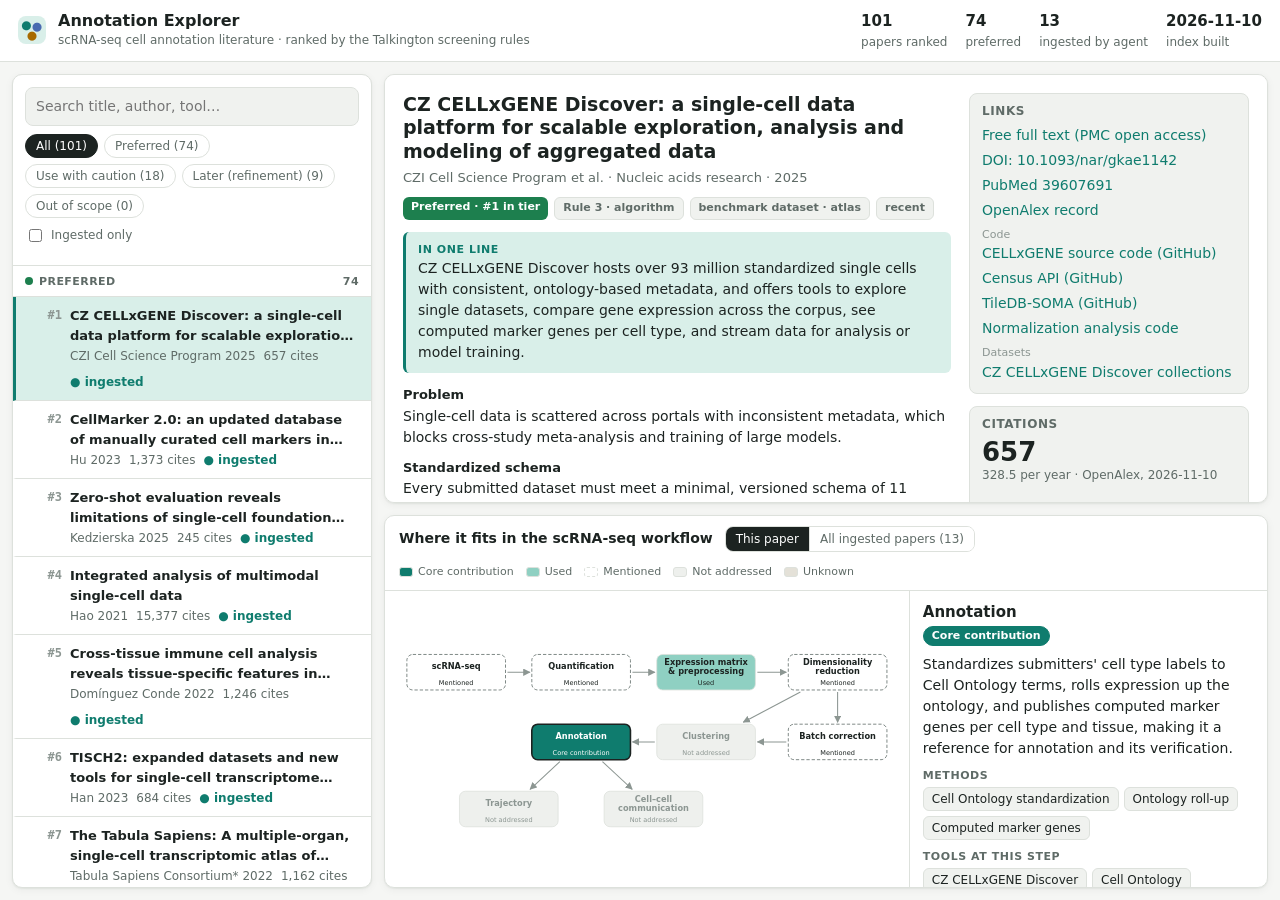
==== DSciarrino/annotation_explorer/web/index.html @ ab8bb0dc "Add Annotation Explorer app with agent-ingested papers Sample app built from the mockup: ranked pape" ====
<!doctype html>
<html lang="en">
<head>
  <meta charset="utf-8">
  <meta name="viewport" content="width=device-width, initial-scale=1">
  <title>Annotation Explorer</title>
  <link rel="stylesheet" href="styles.css">
</head>
<body>
  <header class="topbar">
    <div class="brand">
      <span class="brand-mark" aria-hidden="true"></span>
      <div>
        <h1>Annotation Explorer</h1>
        <p class="sub">scRNA-seq cell annotation literature · ranked by the Talkington screening rules</p>
      </div>
    </div>
    <div class="stats" id="stats"></div>
  </header>

  <main class="layout">
    <aside class="sidebar" aria-label="Ranked papers">
      <div class="controls">
        <input type="search" id="search" placeholder="Search title, author, tool…" aria-label="Search papers">
        <div class="chips" id="tier-filter" role="group" aria-label="Filter by tier"></div>
        <label class="toggle"><input type="checkbox" id="ingested-only"> Ingested only</label>
        <div id="active-filter"></div>
      </div>
      <ol class="paper-list" id="paper-list"></ol>
    </aside>

    <div class="gutter gutter-v" id="gutter-side" role="separator" aria-orientation="vertical"
         aria-label="Resize paper list (arrow keys; double-click to reset)" tabindex="0"></div>

    <section class="panel panel-top" aria-label="Enhanced abstract">
      <div id="abstract" class="abstract"></div>
    </section>

    <div class="gutter gutter-h" id="gutter-panels" role="separator" aria-orientation="horizontal"
         aria-label="Resize abstract and workflow panels (arrow keys; double-click to reset)" tabindex="0"></div>

    <section class="panel panel-bottom" aria-label="Relation to the annotation workflow">
      <div class="panel-head">
        <div class="head-left">
          <h2 id="workflow-title">Where it fits in the scRNA-seq workflow</h2>
          <div class="segmented" id="view-toggle" role="group" aria-label="Workflow view"></div>
        </div>
        <div class="legend" id="legend"></div>
      </div>
      <div class="workflow">
        <div class="diagram-wrap"><svg id="diagram" viewBox="0 0 760 300" role="img" aria-label="scRNA-seq workflow diagram"></svg></div>
        <div class="gutter gutter-v" id="gutter-workflow" role="separator" aria-orientation="vertical"
             aria-label="Resize diagram and step details (arrow keys; double-click to reset)" tabindex="0"></div>
        <div class="stage-detail" id="stage-detail"></div>
      </div>
    </section>
  </main>

  <script src="app.js"></script>
  <script src="layout.js"></script>
</body>
</html>
---- DSciarrino/annotation_explorer/web/styles.css ----
:root {
  --bg: #f5f6f4;
  --surface: #ffffff;
  --surface-2: #f0f2ef;
  --border: #dde1dc;
  --text: #1c2321;
  --muted: #5f6b67;
  --faint: #8c9692;
  --accent: #0f7c6e;
  --accent-soft: #d9efe9;
  --accent-ink: #ffffff;
  --tier-preferred: #1d7f4e;
  --tier-caution: #a86a00;
  --tier-later: #4a6bb0;
  --tier-exclude: #b23b3b;
  --inv-core: #0f7c6e;
  --inv-used: #8fd0c2;
  --inv-mentioned: #ffffff;
  --inv-none: #eef0ed;
  --inv-unknown: #e4e1d8;
  --shadow: 0 1px 2px rgba(20, 30, 25, .06), 0 2px 8px rgba(20, 30, 25, .05);
  --radius: 10px;
  --mono: ui-monospace, SFMono-Regular, Menlo, Consolas, monospace;
  color-scheme: light;
}

@media (prefers-color-scheme: dark) {
  :root:not([data-theme="light"]) {
    --bg: #111615;
    --surface: #182020;
    --surface-2: #1f2928;
    --border: #2c3836;
    --text: #e4ebe8;
    --muted: #9fb0aa;
    --faint: #6f807a;
    --accent: #3fbfa8;
    --accent-soft: #1d3b36;
    --accent-ink: #0b1514;
    --tier-preferred: #5cc98f;
    --tier-caution: #e0a83e;
    --tier-later: #84a5ea;
    --tier-exclude: #ec7d7d;
    --inv-core: #3fbfa8;
    --inv-used: #2a6d61;
    --inv-mentioned: #182020;
    --inv-none: #1c2423;
    --inv-unknown: #2c2a24;
    --shadow: none;
    color-scheme: dark;
  }
}

* { box-sizing: border-box; }
html, body { height: 100%; }
body {
  margin: 0;
  background: var(--bg);
  color: var(--text);
  font: 14px/1.5 system-ui, -apple-system, "Segoe UI", Roboto, sans-serif;
  display: flex;
  flex-direction: column;
}
h1, h2, h3, h4 { margin: 0; line-height: 1.25; }
a { color: var(--accent); text-decoration: none; }
a:hover { text-decoration: underline; }
button { font: inherit; color: inherit; }

/* Top bar */
.topbar {
  display: flex; align-items: center; justify-content: space-between; gap: 16px;
  padding: 10px 18px; background: var(--surface); border-bottom: 1px solid var(--border);
}
.brand { display: flex; align-items: center; gap: 12px; min-width: 0; }
.brand-mark {
  width: 28px; height: 28px; border-radius: 8px; flex: none;
  background: radial-gradient(circle at 30% 35%, var(--accent) 0 4px, transparent 5px),
              radial-gradient(circle at 68% 40%, var(--tier-later) 0 4px, transparent 5px),
              radial-gradient(circle at 50% 72%, var(--tier-caution) 0 4px, transparent 5px),
              var(--accent-soft);
}
.brand h1 { font-size: 16px; }
.sub { margin: 0; color: var(--muted); font-size: 12px; }
.stats { display: flex; gap: 18px; color: var(--muted); font-size: 12px; white-space: nowrap; }
.stats b { color: var(--text); font-size: 15px; display: block; font-variant-numeric: tabular-nums; }

/* Layout: list on the left, two stacked panels on the right */
/* Section sizes come from custom properties that the dividers (layout.js) adjust. */
.layout {
  flex: 1; min-height: 0;
  display: grid; padding: 12px;
  grid-template-columns: var(--side-w, 360px) 12px minmax(0, 1fr);
  grid-template-rows: minmax(0, var(--top-fr, 1.15fr)) 12px minmax(0, 1fr);
  grid-template-areas: "list gside top" "list gside gpanels" "list gside bottom";
}
#gutter-side { grid-area: gside; }
#gutter-panels { grid-area: gpanels; }

/* Draggable dividers */
.gutter { position: relative; touch-action: none; outline: none; }
.gutter::after {
  content: ""; position: absolute; border-radius: 2px; background: transparent; transition: background .12s;
}
.gutter-v { cursor: col-resize; }
.gutter-v::after { top: 0; bottom: 0; left: 50%; width: 3px; transform: translateX(-50%); }
.gutter-h { cursor: row-resize; }
.gutter-h::after { left: 0; right: 0; top: 50%; height: 3px; transform: translateY(-50%); }
.gutter:hover::after, .gutter:focus-visible::after, .gutter.dragging::after { background: var(--accent); }
body.resizing { user-select: none; }
body.resizing.col { cursor: col-resize; }
body.resizing.row { cursor: row-resize; }
body.resizing iframe, body.resizing svg { pointer-events: none; }
.sidebar, .panel {
  background: var(--surface); border: 1px solid var(--border);
  border-radius: var(--radius); box-shadow: var(--shadow); min-height: 0;
}
.sidebar { grid-area: list; display: flex; flex-direction: column; overflow: hidden; }
.panel-top { grid-area: top; overflow: auto; }
.panel-bottom { grid-area: bottom; display: flex; flex-direction: column; overflow: hidden; }

/* Sidebar */
.controls { padding: 12px; border-bottom: 1px solid var(--border); display: grid; gap: 8px; }
.controls input[type="search"] {
  width: 100%; padding: 8px 10px; border-radius: 8px;
  border: 1px solid var(--border); background: var(--surface-2); color: var(--text); font: inherit;
}
.chips { display: flex; flex-wrap: wrap; gap: 6px; }
.chip {
  border: 1px solid var(--border); background: var(--surface); border-radius: 999px;
  padding: 2px 10px; font-size: 12px; cursor: pointer; color: var(--muted);
}
.chip[aria-pressed="true"] { background: var(--text); color: var(--surface); border-color: var(--text); }
.toggle { font-size: 12px; color: var(--muted); display: flex; align-items: center; gap: 6px; }

.paper-list { list-style: none; margin: 0; padding: 0 0 12px; overflow: auto; flex: 1; }
.tier-heading {
  position: sticky; top: 0; z-index: 1;
  padding: 8px 12px 6px; background: var(--surface); border-bottom: 1px solid var(--border);
  font-size: 11px; font-weight: 600; letter-spacing: .04em; text-transform: uppercase;
  display: flex; justify-content: space-between; color: var(--muted);
}
.tier-heading .dot { display: inline-block; width: 8px; height: 8px; border-radius: 50%; margin-right: 6px; }
.paper {
  display: grid; grid-template-columns: 34px 1fr; gap: 8px;
  padding: 9px 12px; border-bottom: 1px solid var(--border); cursor: pointer;
  border-left: 3px solid transparent;
}
.paper:hover { background: var(--surface-2); }
.paper[aria-selected="true"] { background: var(--accent-soft); border-left-color: var(--accent); }
.paper .rank { color: var(--faint); font: 600 12px/1.6 var(--mono); text-align: right; }
.paper .title {
  font-weight: 550; font-size: 13px;
  display: -webkit-box; -webkit-line-clamp: 2; -webkit-box-orient: vertical; overflow: hidden;
}
.paper .meta { color: var(--muted); font-size: 12px; display: flex; gap: 8px; flex-wrap: wrap; margin-top: 2px; }
.badge-ingested { color: var(--accent); font-weight: 600; }
.badge-pending { color: var(--faint); }
.empty { padding: 24px 12px; color: var(--muted); text-align: center; }

/* Top panel: enhanced abstract */
.abstract { display: grid; grid-template-columns: minmax(0, 1fr) 280px; gap: 18px; padding: 18px; }
.abstract-main { min-width: 0; }
.abstract h2 { font-size: 19px; }
.byline { color: var(--muted); font-size: 13px; margin-top: 4px; }
.tags { display: flex; flex-wrap: wrap; gap: 6px; margin: 10px 0 12px; }
.tag {
  font-size: 11px; font-weight: 600; padding: 2px 8px; border-radius: 6px;
  background: var(--surface-2); color: var(--muted); border: 1px solid var(--border);
}
.tag.tier { color: #fff; border: none; }
.tldr {
  background: var(--accent-soft); border-left: 3px solid var(--accent);
  padding: 10px 12px; border-radius: 6px; margin-bottom: 14px;
}
.tldr strong { display: block; font-size: 11px; text-transform: uppercase; letter-spacing: .05em; color: var(--accent); }
.section { margin-bottom: 12px; }
.section h3 { font-size: 13px; margin-bottom: 2px; }
.section p { margin: 0; color: var(--text); }
.twocol { display: grid; grid-template-columns: 1fr 1fr; gap: 14px; margin: 14px 0; }
.twocol h3, .why h3 { font-size: 12px; text-transform: uppercase; letter-spacing: .05em; color: var(--muted); margin-bottom: 4px; }
.twocol ul { margin: 0; padding-left: 18px; }
.twocol li { margin-bottom: 3px; }
.why { border-top: 1px solid var(--border); padding-top: 10px; }
.why p { margin: 0; }
.provenance { margin-top: 12px; font-size: 12px; color: var(--faint); }
.notice {
  border: 1px dashed var(--border); border-radius: 8px; padding: 12px; margin: 12px 0;
  background: var(--surface-2); color: var(--muted);
}
.notice code, .stage-detail code { font-family: var(--mono); font-size: 12px; }
.notice.warn { border-color: var(--tier-caution); color: var(--text); }

.aside { display: grid; gap: 12px; align-content: start; }
.box { border: 1px solid var(--border); border-radius: 8px; padding: 10px 12px; background: var(--surface-2); }
.box h3 { font-size: 12px; text-transform: uppercase; letter-spacing: .05em; color: var(--muted); margin-bottom: 6px; }
.box ul { list-style: none; margin: 0; padding: 0; display: grid; gap: 4px; }
.box .group { font-size: 11px; color: var(--faint); margin-top: 6px; }
.citebig { font-size: 26px; font-weight: 650; font-variant-numeric: tabular-nums; line-height: 1.1; }
.citesub { color: var(--muted); font-size: 12px; }
.chart { margin-top: 8px; }
.chart svg { width: 100%; height: auto; display: block; }
.chart .bar { fill: var(--accent); }
.chart .lbl { fill: var(--faint); font-size: 9px; }
.scores { display: grid; grid-template-columns: auto 1fr auto; gap: 4px 8px; align-items: center; font-size: 12px; }
.meter { height: 6px; border-radius: 3px; background: var(--border); overflow: hidden; }
.meter span { display: block; height: 100%; background: var(--accent); }

.markers { margin-top: 14px; }
.markers summary { cursor: pointer; font-weight: 600; font-size: 13px; }
.markers table { width: 100%; border-collapse: collapse; margin-top: 8px; font-size: 12px; }
.markers th, .markers td { text-align: left; padding: 5px 6px; border-bottom: 1px solid var(--border); vertical-align: top; }
.markers th { color: var(--muted); font-weight: 600; }
.gene { font-family: var(--mono); font-size: 11px; }
.gene.pos { color: var(--tier-preferred); }
.gene.neg { color: var(--tier-exclude); }

/* Bottom panel: workflow */
.panel-head {
  display: flex; align-items: center; justify-content: space-between; gap: 12px; flex-wrap: wrap;
  padding: 10px 14px; border-bottom: 1px solid var(--border);
}
.panel-head h2 { font-size: 14px; }
.legend { display: flex; gap: 12px; flex-wrap: wrap; font-size: 11px; color: var(--muted); }
.legend span { display: inline-flex; align-items: center; gap: 5px; }
.legend i { width: 14px; height: 10px; border-radius: 3px; border: 1px solid var(--border); display: inline-block; }
.workflow {
  flex: 1; min-height: 0; display: grid;
  grid-template-columns: minmax(0, var(--diag-fr, 1.5fr)) 9px minmax(220px, 1fr);
}
#gutter-workflow { border-left: 1px solid var(--border); }
.diagram-wrap { padding: 8px 12px; overflow: auto; display: flex; align-items: center; }
#diagram { width: 100%; height: auto; max-height: 100%; }
.node { cursor: pointer; }
.node rect { stroke: var(--border); stroke-width: 1.2; transition: filter .15s; }
.node:hover rect { filter: brightness(.96); }
.node.sel rect { stroke: var(--text); stroke-width: 2.4; }
.node text { font-size: 12.5px; font-weight: 600; pointer-events: none; }
.node .inv { font-size: 10px; font-weight: 500; }
.node.core rect { fill: var(--inv-core); stroke: var(--inv-core); }
.node.core text { fill: var(--accent-ink); }
.node.used rect { fill: var(--inv-used); }
.node.used text { fill: var(--text); }
.node.mentioned rect { fill: var(--inv-mentioned); stroke-dasharray: 5 3; stroke: var(--muted); }
.node.mentioned text { fill: var(--text); }
.node.none rect { fill: var(--inv-none); }
.node.none text { fill: var(--faint); }
.node.unknown rect { fill: var(--inv-unknown); stroke-dasharray: 2 3; stroke: var(--faint); }
.node.unknown text { fill: var(--muted); }
.node.na rect { fill: var(--surface-2); }
.node.na text { fill: var(--faint); }
.node.sel.core rect { stroke: var(--text); }
.edge { stroke: var(--faint); stroke-width: 1.6; fill: none; }
.arrowhead { fill: var(--faint); }

.stage-detail { padding: 12px 14px 12px 5px; overflow: auto; }
.stage-detail h3 { font-size: 15px; }
.inv-pill {
  display: inline-block; font-size: 11px; font-weight: 600; padding: 1px 8px; border-radius: 999px;
  margin: 4px 0 8px; border: 1px solid var(--border);
}
.inv-pill.core { background: var(--inv-core); color: var(--accent-ink); border-color: var(--inv-core); }
.inv-pill.used { background: var(--inv-used); }
.inv-pill.mentioned { border-style: dashed; }
.inv-pill.none, .inv-pill.unknown { color: var(--muted); }
.stage-detail p { margin: 0 0 10px; }
.stage-detail h4 { font-size: 11px; text-transform: uppercase; letter-spacing: .05em; color: var(--muted); margin: 10px 0 4px; }
.pills { display: flex; flex-wrap: wrap; gap: 5px; }
.pill { font-size: 12px; padding: 2px 8px; border-radius: 6px; background: var(--surface-2); border: 1px solid var(--border); }
.pill small { color: var(--faint); margin-left: 4px; }
.hint { color: var(--faint); font-size: 12px; }

/* Workflow view toggle and aggregate ("All ingested papers") mode */
.head-left { display: flex; align-items: center; gap: 12px; flex-wrap: wrap; }
.segmented { display: inline-flex; border: 1px solid var(--border); border-radius: 8px; overflow: hidden; }
.segmented button {
  border: 0; background: var(--surface); padding: 3px 10px; font-size: 12px; cursor: pointer; color: var(--muted);
}
.segmented button + button { border-left: 1px solid var(--border); }
.segmented button[aria-pressed="true"] { background: var(--text); color: var(--surface); }
.coverage-legend { display: inline-flex; align-items: center; gap: 6px; }
.legend i.ramp {
  width: 60px; border: 1px solid var(--border);
  background: linear-gradient(90deg, var(--surface), var(--inv-core));
}
.node.agg rect { fill: color-mix(in srgb, var(--inv-core) var(--share), var(--surface)); stroke: var(--border); }
.node.agg text { fill: var(--text); }
.node.agg.strong text { fill: var(--accent-ink); }
.node.agg.sel rect { stroke: var(--text); stroke-width: 2.4; }

.usage-controls { display: flex; flex-wrap: wrap; align-items: center; gap: 10px; margin: 6px 0 4px; }
.usage-controls select {
  font: inherit; font-size: 12px; padding: 3px 6px; border-radius: 6px;
  border: 1px solid var(--border); background: var(--surface-2); color: var(--text);
}
.cov { color: var(--muted); font-size: 12.5px; }
.bars { list-style: none; margin: 0; padding: 0; display: grid; gap: 3px; }
.bar-row {
  width: 100%; display: grid; grid-template-columns: minmax(90px, 40%) 1fr 34px; gap: 8px; align-items: center;
  border: 0; background: none; padding: 3px 4px; border-radius: 6px; cursor: pointer; text-align: left;
}
.bar-row:hover { background: var(--surface-2); }
.bar-name { font-size: 12.5px; overflow: hidden; text-overflow: ellipsis; white-space: nowrap; }
.bar-name small { color: var(--faint); }
.bar-track { height: 10px; background: var(--surface-2); border-radius: 5px; overflow: hidden; }
.bar-fill { display: block; height: 100%; background: var(--accent); border-radius: 5px; }
.bar-val { font: 600 12px var(--mono); text-align: right; font-variant-numeric: tabular-nums; }

.pill.linky { cursor: pointer; color: inherit; font: inherit; font-size: 12px; }
.pill.linky:hover { border-color: var(--accent); color: var(--accent); }
.linkbtn { border: 0; background: none; padding: 0; color: var(--accent); cursor: pointer; text-align: left; font-size: 12.5px; }
.linkbtn:hover { text-decoration: underline; }
.paper-mini { list-style: none; margin: 0; padding: 0; display: grid; gap: 5px; font-size: 12.5px; }
.paper-mini small { color: var(--faint); }
.action {
  margin-top: 12px; border: 1px solid var(--accent); color: var(--accent); background: var(--accent-soft);
  border-radius: 8px; padding: 5px 10px; font-size: 12.5px; cursor: pointer;
}
.filter-chip {
  display: inline-flex; align-items: center; gap: 6px; font-size: 12px;
  background: var(--accent-soft); color: var(--accent); border-radius: 999px; padding: 2px 4px 2px 10px;
}
.filter-chip button {
  border: 0; background: none; color: inherit; cursor: pointer; font-size: 14px; line-height: 1; padding: 0 4px;
}

/* Medium screens: diagram above the step details */
@media (max-width: 1200px) {
  .panel-bottom { overflow: auto; }
  .workflow { grid-template-columns: 1fr; flex: none; }
  .diagram-wrap { max-width: 760px; }
  #gutter-workflow { display: none; }
  .stage-detail { border-top: 1px solid var(--border); overflow: visible; padding: 12px 14px; }
}

/* Narrow screens: stack everything */
@media (max-width: 980px) {
  body { display: block; }
  .layout {
    gap: 12px;
    grid-template-columns: 1fr; grid-template-rows: auto;
    grid-template-areas: "list" "top" "bottom";
  }
  .gutter { display: none; }
  .sidebar { max-height: 55vh; }
  .panel-top, .panel-bottom { overflow: visible; }
  .abstract { grid-template-columns: 1fr; }
  .workflow { grid-template-columns: 1fr; }
  .stage-detail { border-left: none; border-top: 1px solid var(--border); }
  .twocol { grid-template-columns: 1fr; }
  .topbar { flex-wrap: wrap; }
}
@media (max-width: 520px) {
  .layout { padding: 8px 0; }
  .sidebar, .panel { border-radius: 0; border-left: 0; border-right: 0; }
  .abstract { padding: 14px 16px; }
  .stats { gap: 12px; }
}
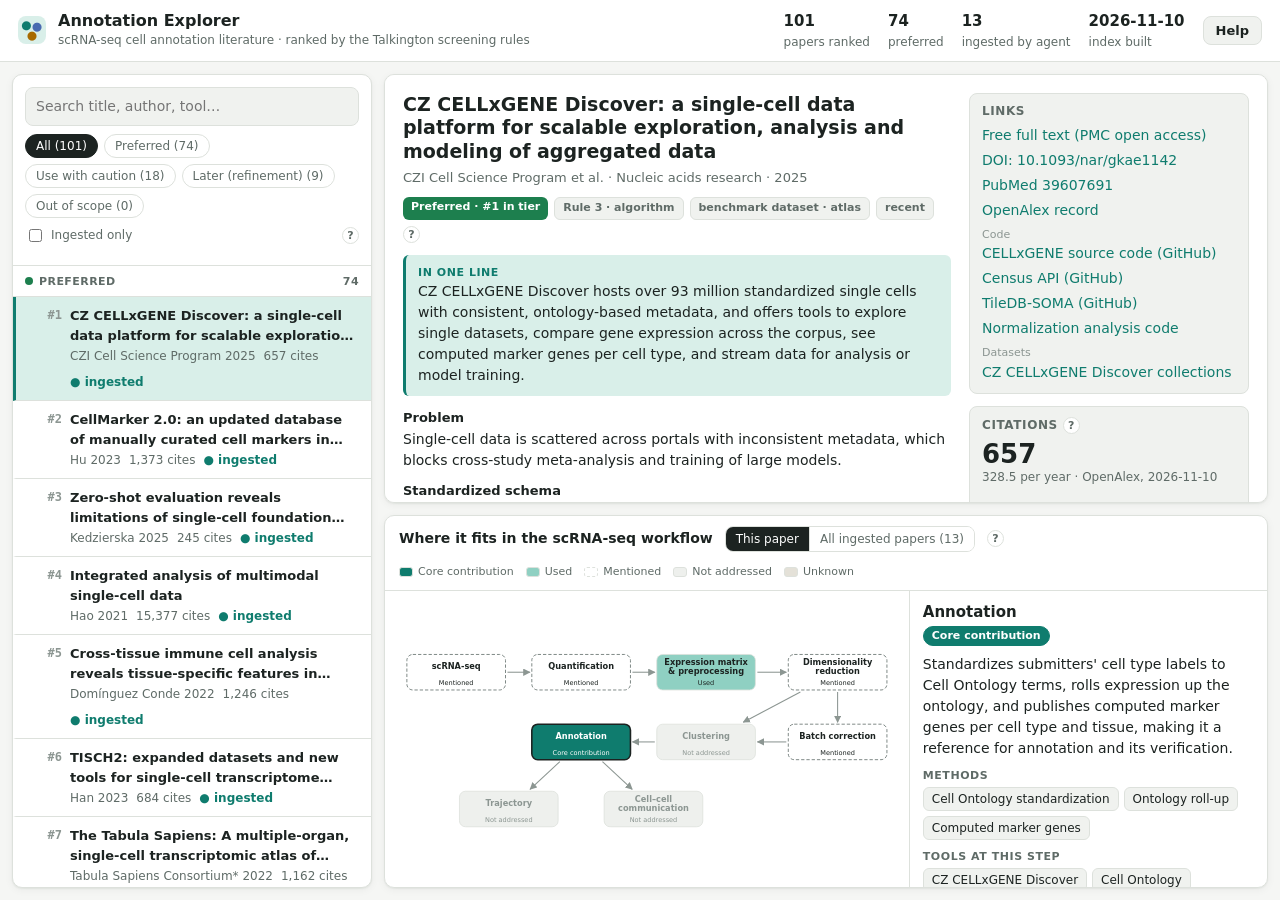
==== commit 495d1d3b: "Add help pages to Annotation Explorer Seven HTML help pages in web/help/ (overview, paper list & abs" ====
--- a/DSciarrino/annotation_explorer/web/index.html
+++ b/DSciarrino/annotation_explorer/web/index.html
@@ -15,7 +15,10 @@
         <p class="sub">scRNA-seq cell annotation literature · ranked by the Talkington screening rules</p>
       </div>
     </div>
-    <div class="stats" id="stats"></div>
+    <div class="top-right">
+      <div class="stats" id="stats"></div>
+      <a class="help-button" href="help/index.html" target="_blank" rel="noopener" title="Open help in a new tab">Help</a>
+    </div>
   </header>
 
   <main class="layout">
@@ -23,7 +26,11 @@
       <div class="controls">
         <input type="search" id="search" placeholder="Search title, author, tool…" aria-label="Search papers">
         <div class="chips" id="tier-filter" role="group" aria-label="Filter by tier"></div>
-        <label class="toggle"><input type="checkbox" id="ingested-only"> Ingested only</label>
+        <div class="control-row">
+          <label class="toggle"><input type="checkbox" id="ingested-only"> Ingested only</label>
+          <a class="help-link" href="help/papers.html#paper-list" target="_blank" rel="noopener"
+             title="Help: the paper list" aria-label="Help: the paper list">?</a>
+        </div>
         <div id="active-filter"></div>
       </div>
       <ol class="paper-list" id="paper-list"></ol>
@@ -44,6 +51,8 @@
         <div class="head-left">
           <h2 id="workflow-title">Where it fits in the scRNA-seq workflow</h2>
           <div class="segmented" id="view-toggle" role="group" aria-label="Workflow view"></div>
+          <a class="help-link" id="workflow-help" href="help/workflow.html#this-paper" target="_blank" rel="noopener"
+             title="Help: the workflow panel" aria-label="Help: the workflow panel">?</a>
         </div>
         <div class="legend" id="legend"></div>
       </div>
--- a/DSciarrino/annotation_explorer/web/styles.css
+++ b/DSciarrino/annotation_explorer/web/styles.css
@@ -81,6 +81,21 @@
 .brand h1 { font-size: 16px; }
 .sub { margin: 0; color: var(--muted); font-size: 12px; }
 .stats { display: flex; gap: 18px; color: var(--muted); font-size: 12px; white-space: nowrap; }
+.top-right { display: flex; align-items: center; gap: 18px; }
+.help-button {
+  border: 1px solid var(--border); border-radius: 8px; padding: 4px 12px; font-size: 13px; font-weight: 600;
+  color: var(--text); background: var(--surface-2);
+}
+.help-button:hover { border-color: var(--accent); color: var(--accent); text-decoration: none; }
+/* Small "?" links into the help pages */
+.help-link {
+  display: inline-flex; align-items: center; justify-content: center; flex: none;
+  width: 17px; height: 17px; border-radius: 50%; border: 1px solid var(--border);
+  font-size: 11px; font-weight: 700; line-height: 1; color: var(--muted); background: var(--surface);
+  vertical-align: middle; text-transform: none; letter-spacing: 0;
+}
+.help-link:hover { border-color: var(--accent); color: var(--accent); text-decoration: none; }
+.control-row { display: flex; align-items: center; justify-content: space-between; gap: 8px; }
 .stats b { color: var(--text); font-size: 15px; display: block; font-variant-numeric: tabular-nums; }
 
 /* Layout: list on the left, two stacked panels on the right */
